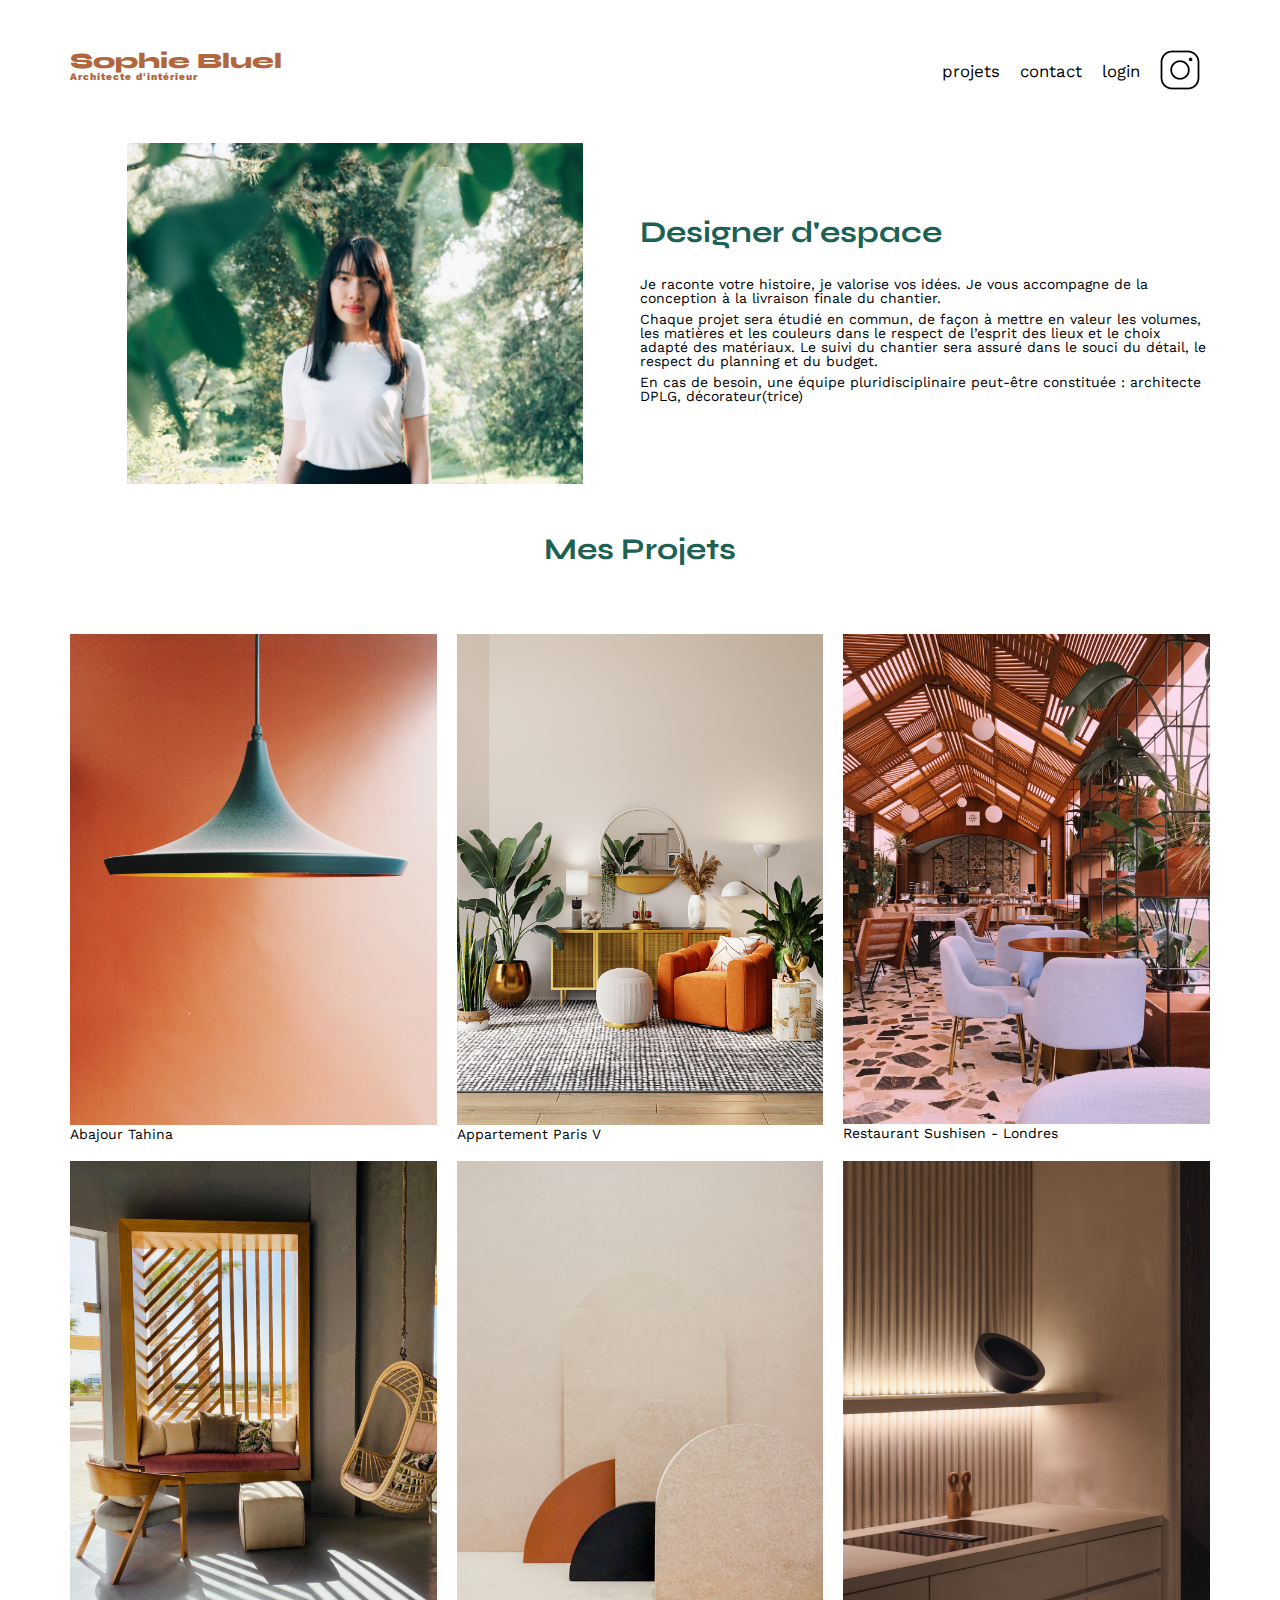
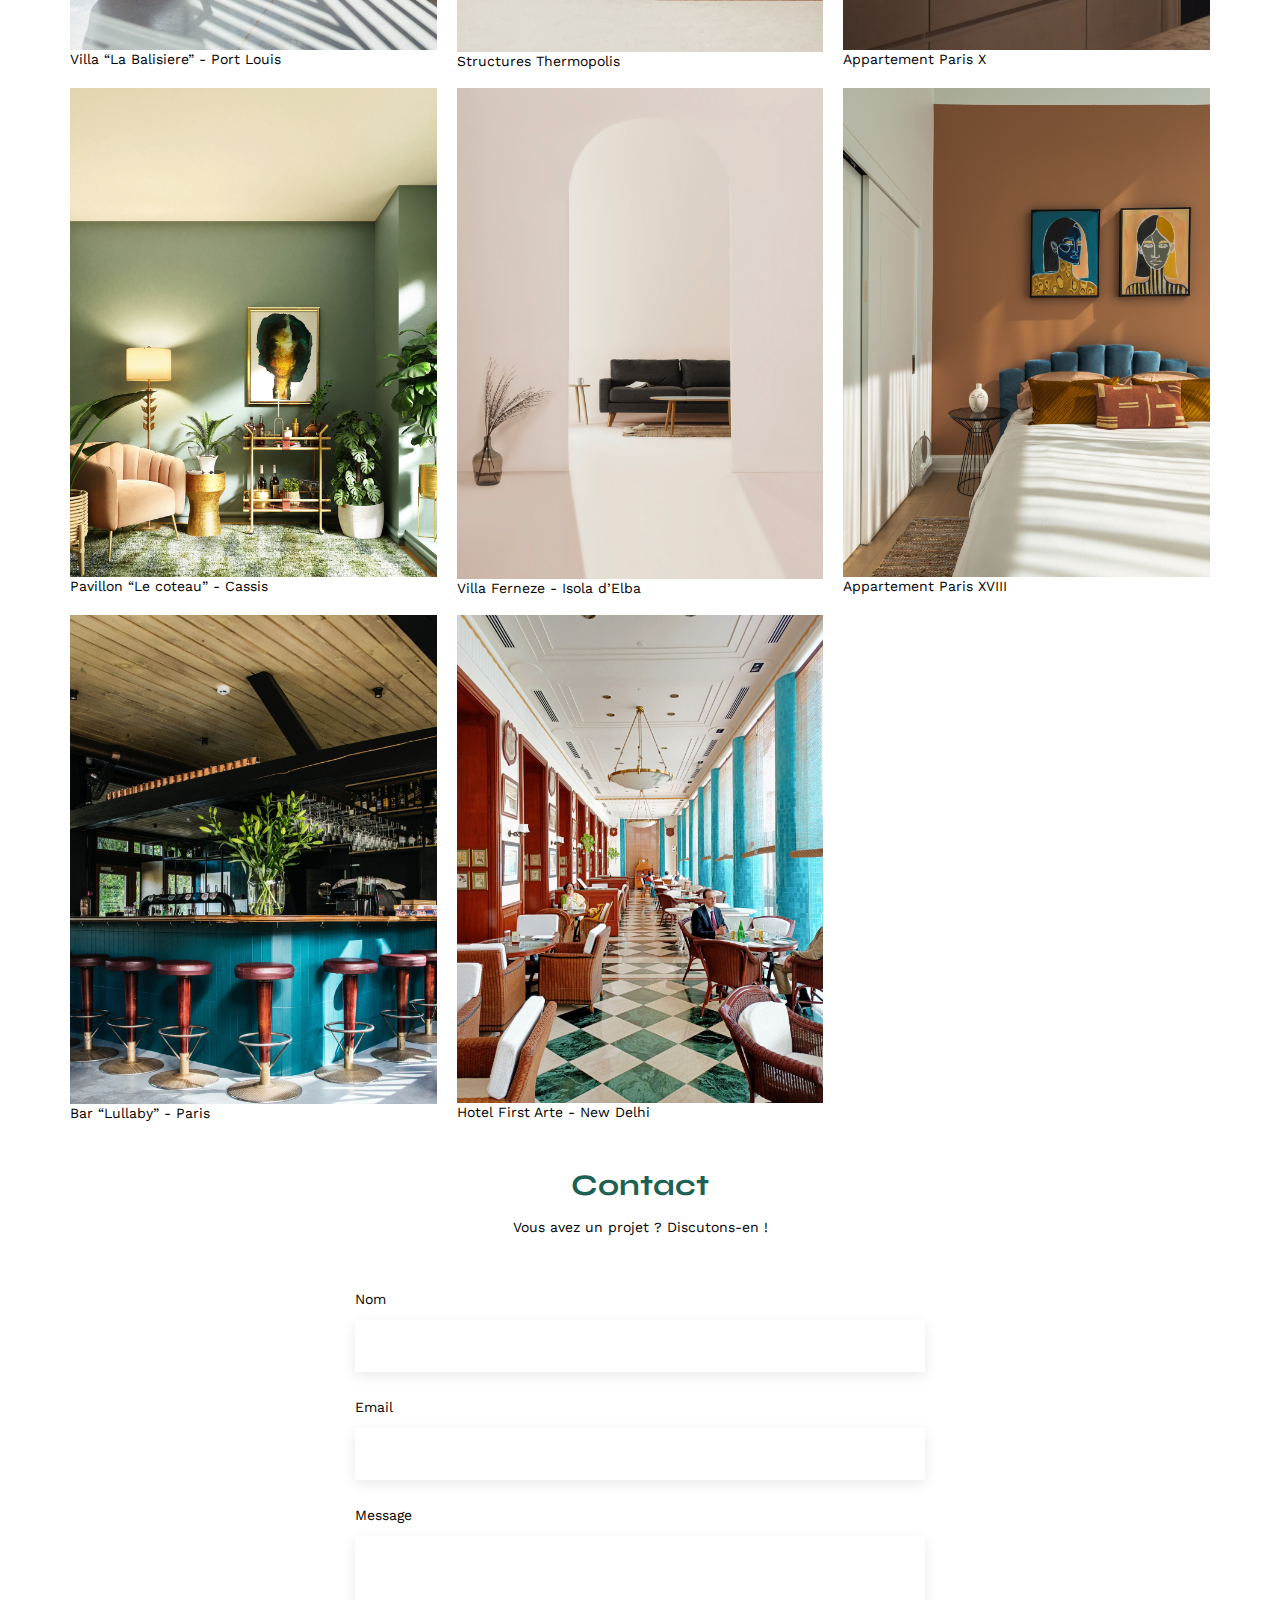
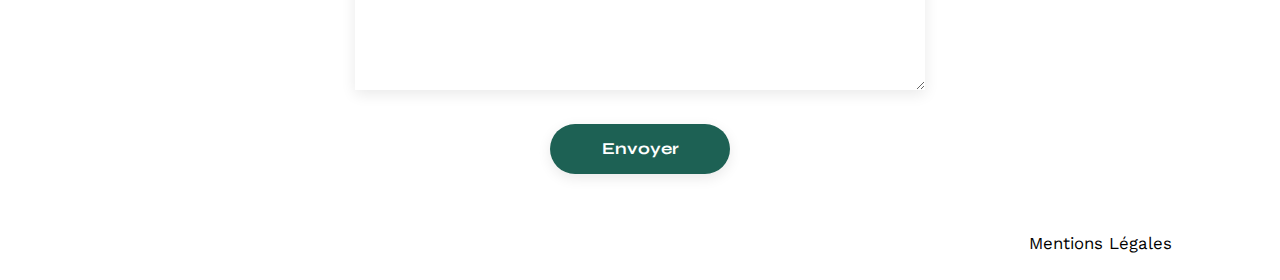
==== Portfolio-architecte-sophie-bluel-master/FrontEnd/index.html @ ca99e651 "Modification affichage d'ajout ou de suppression d'image" ====
<!DOCTYPE html>
<html lang="fr">
  <head>
    <meta charset="UTF-8" />
    <title>Sophie Bluel - Architecte d'intérieur</title>
    <meta name="viewport" content="width=device-width, initial-scale=1.0" />
    <link rel="preconnect" href="https://fonts.googleapis.com" />
    <link rel="preconnect" href="https://fonts.gstatic.com" crossorigin />
    <link
      href="https://fonts.googleapis.com/css2?family=Syne:wght@700;800&family=Work+Sans&display=swap"
      rel="stylesheet"
    />
    <meta name="description" content="" />
    <script
      src="https://kit.fontawesome.com/a15c888155.js"
      crossorigin="anonymous"
    ></script>
    <link rel="stylesheet" href="./assets/style.css" />
    <script type="module" src="scripts/galerie.js"></script>
    <script type="module" src="scripts/modale.js"></script>
  </head>
  <body>
    <div id="topBarEdit">
      <i class="fa-solid fa-pen-to-square"></i>Mode édition
    </div>
    <header>
      <h1>Sophie Bluel <span>Architecte d'intérieur</span></h1>
      <nav>
        <ul>
          <li>projets</li>
          <li>contact</li>
          <li id="login"><a href="login.html">login</a></li>
          <li id="logout"><a href="logout.html">logout</a></li>
          <li><img src="./assets/icons/instagram.png" alt="Instagram" /></li>
        </ul>
      </nav>
    </header>
    <main>
      <section id="introduction">
        <figure>
          <img src="./assets/images/sophie-bluel.png" alt="" />
        </figure>
        <article>
          <h2>Designer d'espace</h2>
          <p>
            Je raconte votre histoire, je valorise vos idées. Je vous accompagne
            de la conception à la livraison finale du chantier.
          </p>
          <p>
            Chaque projet sera étudié en commun, de façon à mettre en valeur les
            volumes, les matières et les couleurs dans le respect de l’esprit
            des lieux et le choix adapté des matériaux. Le suivi du chantier
            sera assuré dans le souci du détail, le respect du planning et du
            budget.
          </p>
          <p>
            En cas de besoin, une équipe pluridisciplinaire peut-être constituée
            : architecte DPLG, décorateur(trice)
          </p>
        </article>
      </section>
      <section id="portfolio">
        <h2>Mes Projets</h2>
        <button id="showDialog">
          <i class="fa-solid fa-pen-to-square"></i>modifier
        </button>
        <dialog id="favDialog">
          <button id="closeDialog">
            <i class="fa-solid fa-xmark"></i>
          </button>
          <h3>Galerie photo</h3>
          <div id="successAddPicture">Photo ajoutée !</div>
          <div id="successDeletePicture">Photo supprimée !</div>
          <div id="dialog-gallery" class="gallery"></div>
          <button type="button" id="addPicture">Ajouter une photo</button>
          <div id="addPictureFormContainer" class="form-container">
            <button type="button" id="backToGallery">
              <i class="fa-solid fa-arrow-left"></i>
            </button>
            <h3>Ajout photo</h3>
            <div id="imagePreviewContainer">
              <i class="fa-solid fa-image"></i>
              <button type="button" id="addPictureBtn" class="add-button">
                + Ajouter photo
              </button>
              <p class="file-info">jpg, png 4mo max</p>
            </div>
            <div id="imagePreview">
              <img id="previewImage" src="" alt="Aperçu" />
            </div>
            <input
              type="file"
              id="hidenFileInput"
              name="image"
              accept="image/*"
              style="display: none"
              required
            />
            <form id="addProjectForm">
              <label for="title">Titre</label>
              <input type="text" id="title" name="title" required />

              <label for="category">Catégorie</label>
              <select id="category" name="category" required>
                <option value="" disabled selected>" "</option>
              </select>

              <button type="submit" id="validatePicture" disabled>
                Valider
              </button>
            </form>
          </div>
        </dialog>

        <div class="gallery" id="gallery">
          <figure>
            <img src="assets/images/abajour-tahina.png" alt="Abajour Tahina" />
            <figcaption>Abajour Tahina</figcaption>
          </figure>
          <figure>
            <img
              src="assets/images/appartement-paris-v.png"
              alt="Appartement Paris V"
            />
            <figcaption>Appartement Paris V</figcaption>
          </figure>
          <figure>
            <img
              src="assets/images/restaurant-sushisen-londres.png"
              alt="Restaurant Sushisen - Londres"
            />
            <figcaption>Restaurant Sushisen - Londres</figcaption>
          </figure>
          <figure>
            <img
              src="assets/images/la-balisiere.png"
              alt="Villa “La Balisiere” - Port Louis"
            />
            <figcaption>Villa “La Balisiere” - Port Louis</figcaption>
          </figure>
          <figure>
            <img
              src="assets/images/structures-thermopolis.png"
              alt="Structures Thermopolis"
            />
            <figcaption>Structures Thermopolis</figcaption>
          </figure>
          <figure>
            <img
              src="assets/images/appartement-paris-x.png"
              alt="Appartement Paris X"
            />
            <figcaption>Appartement Paris X</figcaption>
          </figure>
          <figure>
            <img
              src="assets/images/le-coteau-cassis.png"
              alt="Pavillon “Le coteau” - Cassis"
            />
            <figcaption>Pavillon “Le coteau” - Cassis</figcaption>
          </figure>
          <figure>
            <img
              src="assets/images/villa-ferneze.png"
              alt="Villa Ferneze - Isola d’Elba"
            />
            <figcaption>Villa Ferneze - Isola d’Elba</figcaption>
          </figure>
          <figure>
            <img
              src="assets/images/appartement-paris-xviii.png"
              alt="Appartement Paris XVIII"
            />
            <figcaption>Appartement Paris XVIII</figcaption>
          </figure>
          <figure>
            <img
              src="assets/images/bar-lullaby-paris.png"
              alt="Bar “Lullaby” - Paris"
            />
            <figcaption>Bar “Lullaby” - Paris</figcaption>
          </figure>
          <figure>
            <img
              src="assets/images/hotel-first-arte-new-delhi.png"
              alt="Hotel First Arte - New Delhi"
            />
            <figcaption>Hotel First Arte - New Delhi</figcaption>
          </figure>
        </div>
      </section>
      <section id="contact">
        <h2>Contact</h2>
        <p>Vous avez un projet ? Discutons-en !</p>
        <form action="#" method="post">
          <label for="name">Nom</label>
          <input type="text" name="name" id="name" />
          <label for="email">Email</label>
          <input type="email" name="email" id="email" />
          <label for="message">Message</label>
          <textarea name="message" id="message" cols="30" rows="10"></textarea>
          <input type="submit" value="Envoyer" />
        </form>
      </section>
    </main>

    <footer>
      <nav>
        <ul>
          <li>Mentions Légales</li>
        </ul>
      </nav>
    </footer>
  </body>
</html>
---- Portfolio-architecte-sophie-bluel-master/FrontEnd/assets/style.css ----
/* http://meyerweb.com/eric/tools/css/reset/
   v2.0 | 20110126
   License: none (public domain)
*/

html,
body,
div,
span,
applet,
object,
iframe,
h1,
h2,
h3,
h4,
h5,
h6,
p,
blockquote,
pre,
a,
abbr,
acronym,
address,
big,
cite,
code,
del,
dfn,
em,
img,
ins,
kbd,
q,
s,
samp,
small,
strike,
strong,
sub,
sup,
tt,
var,
b,
u,
i,
center,
dl,
dt,
dd,
ol,
ul,
li,
fieldset,
form,
label,
legend,
table,
caption,
tbody,
tfoot,
thead,
tr,
th,
td,
article,
aside,
canvas,
details,
embed,
figure,
figcaption,
footer,
header,
hgroup,
menu,
nav,
output,
ruby,
section,
summary,
time,
mark,
audio,
video {
  margin: 0;
  padding: 0;
  border: 0;
  font-size: 100%;
  font: inherit;
  vertical-align: baseline;
}
/* HTML5 display-role reset for older browsers */
article,
aside,
details,
figcaption,
figure,
footer,
header,
hgroup,
menu,
nav,
section {
  display: block;
}
body {
  line-height: 1;
}
ol,
ul {
  list-style: none;
}
blockquote,
q {
  quotes: none;
}
blockquote:before,
blockquote:after,
q:before,
q:after {
  content: "";
  content: none;
}
table {
  border-collapse: collapse;
  border-spacing: 0;
}
/** end reset css**/
body {
  max-width: 1140px;
  margin: auto;
  font-family: "Work Sans";
  font-size: 14px;
}
header {
  display: flex;
  justify-content: space-between;
  margin: 50px 0;
}
section {
  margin: 50px 0;
}

h1 {
  display: flex;
  flex-direction: column;
  font-family: "Syne";
  font-size: 22px;
  font-weight: 800;
  color: #b1663c;
}

h1 > span {
  font-family: "Work Sans";
  font-size: 10px;
  letter-spacing: 0.1em;
}

h2 {
  font-family: "Syne";
  font-weight: 700;
  font-size: 30px;
  color: #1d6154;
}
nav ul {
  display: flex;
  align-items: center;
  list-style-type: none;
}
nav li {
  padding: 0 10px;
  font-size: 1.2em;
}

li:hover {
  color: #b1663c;
}
#introduction {
  display: flex;
  align-items: center;
}
#introduction figure {
  flex: 1;
}
#introduction img {
  display: block;
  margin: auto;
  width: 80%;
}

#introduction article {
  flex: 1;
}
#introduction h2 {
  margin-bottom: 1em;
}

#introduction p {
  margin-bottom: 0.5em;
}
#portfolio h2 {
  text-align: center;
  margin-bottom: 1em;
}
.gallery {
  width: 100%;
  display: grid;
  grid-template-columns: 1fr 1fr 1fr;
  grid-column-gap: 20px;
  grid-row-gap: 20px;
}

.gallery img {
  width: 100%;
}
#contact,
#logIn {
  width: 50%;
  margin: auto;
}
#contact > * {
  text-align: center;
}
#logIn > * {
  text-align: center;
}

#contact h2 {
  margin-bottom: 20px;
}
#contact form,
#logIn form {
  text-align: left;
  margin-top: 30px;
  display: flex;
  flex-direction: column;
}

#contact input,
#logIn input {
  height: 50px;
  font-size: 1.2em;
  border: none;
  box-shadow: 0px 4px 14px rgba(0, 0, 0, 0.09);
}
#contact label,
#logIn label {
  margin: 2em 0 1em 0;
}
#contact textarea,
#logIn textarea {
  border: none;
  box-shadow: 0px 4px 14px rgba(0, 0, 0, 0.09);
}

#logIn a {
  display: block;
  text-align: center;
  margin-top: 10px;
  text-decoration: underline;
}

input[type="submit"],
#addPicture,
#addPictureBtn {
  font-family: "Syne";
  font-weight: 700;
  color: white;
  background-color: #1d6154;
  margin: 2em auto;
  width: 180px;
  text-align: center;
  border-radius: 60px;
}

footer nav ul {
  display: flex;
  justify-content: flex-end;
  margin: 2em;
}

button {
  cursor: pointer;
}

/*Filtres galerie*/
#filters {
  display: flex;
  justify-content: center;
  padding: 20px;
}

#filters button {
  font-family: "Syne";
  font-weight: 700;
  color: #1d6154;
  background-color: white;
  margin: 0.4em;
  text-align: center;
  border-radius: 60px;
  border: 1px solid #1d6154;
  font-size: 16px;
  height: 37px;
}

#filters button.active {
  background-color: #1d6154;
  color: white;
}

/*Message d'erreur lors de la connexion si login différent de celui de Sophie Bluel*/
.error-message {
  color: red;
  text-align: center;
}

a {
  text-decoration: none;
  color: black;
}

#editButton {
  align-items: center;
  padding: 0 10px;
  font-size: 1.2em;
  text-decoration: none;
}

#logout {
  display: none;
}

#portfolio {
  position: relative;
}

/*Affichage d'une barre Mode édition en haut de l'écran lorsque l'utilisateur est connecté*/
#topBarEdit {
  display: none;
  background: black;
  color: white;
  text-align: center;
  font-size: 16px;
  padding: 1em;
}

/*Affichage de la modale*/

#showDialog {
  position: absolute;
  right: 33%;
  top: 0.4%;
  display: none;
  background: none;
  border: none;
}

#showDialog i,
#topBarEdit i {
  margin-right: 6px;
}

h3 {
  text-align: center;
  font-size: 26px;
  padding: 0em 0em 1em;
}

#closeDialog {
  position: absolute;
  top: 50px;
  right: 20px;
  background: none;
  border: none;
  font-size: 21px;
}

dialog:modal {
  width: 630px;
  height: 688px;
  border-radius: 10px;
  border: 2px solid white;
}

dialog:modal img {
  width: 50%;
  text-align: center;
}

#dialog-gallery {
  display: grid;
  grid-template-columns: repeat(5, 1fr);
  gap: 10px;
  padding: 2em;
  width: 100%;
  box-sizing: border-box;
}

figure.work img {
  width: 100%;
  height: auto;
}

.form-container form {
  text-align: left;
  display: flex;
  flex-direction: column;
}

.form-container label {
  margin: 2em 0 1em 0;
  font-weight: bold;
}

.form-container input,
.form-container select {
  height: 50px;
  font-size: 1.2em;
  border: none;
  box-shadow: 0px 4px 14px rgba(0, 0, 0, 0.09);
}

/*Affichage du bouton retour à la galerie dans la modale*/
#backToGallery {
  cursor: pointer;
  background: none;
  border: none;
  font-size: 21px;
}

/*Affichage du bouton ajouter photos*/
#addPicture:hover,
#addPictureBtn:hover {
  background-color: #144a3d;
}

#addPicture {
  display: block;
  padding: 15px;
  border: none;
}

#validatePicture:disabled {
  background-color: #a7a7a7;
  cursor: not-allowed;
  opacity: 0.6;
}

#validatePicture {
  font-family: "Syne";
  font-weight: 700;
  color: white;
  background-color: #1d6154;
  margin: 0.4em;
  text-align: center;
  border-radius: 60px;
  border: 1px solid;
  font-size: 16px;
  height: 37px;
}

/* Centrer la modale */
dialog#favDialog {
  width: 50%;
  max-width: 600px;
  padding: 20px;
  border-radius: 10px;
  border: none;
  box-shadow: 0px 4px 14px rgba(0, 0, 0, 0.2);
}

dialog#favDialog::backdrop {
  background: rgba(0, 0, 0, 0.5);
}

/* Cacher le formulaire d'ajout par défaut */
#addPictureFormContainer {
  display: none;
  padding: 2rem;
}

.dialog-header {
  width: 80%;
  height: 4px;
  background-color: #1d6154;
  margin: 0 auto 20px auto;
  border-radius: 2px;
}

/*Affichage du bouton pour supprimer les images dans la modale*/
figure.work {
  position: relative;
  display: inline-block;
  text-align: center;
}

button.deleteBtn {
  position: absolute;
  top: 2px;
  right: 2px;
  background-color: black;
  border: black;
  color: white;
  border-radius: 2px;
}

button.deleteBtn i {
  font-size: 11px;
}

.addPictureInside {
  background-color: #e8f1f6;
  text-align: center;
  padding: 1rem;
  display: flex;
  flex-direction: column;
  align-items: center;
}

.addPictureInside .fa-image {
  font-size: 5rem;
  color: #b9c5cc;
}

.file-info {
  font-size: 10px;
}

#imagePreviewContainer,
#imagePreview {
  text-align: center;
  background-color: #e8f1f6;
  padding: 1rem;
  display: flex;
  flex-direction: column;
  align-items: center;
}

#imagePreviewContainer i {
  font-size: 5rem;
  color: #b9c5cc;
}

/* Bouton pour ajouter une photo +Ajouter photo */
#imagePreviewContainer button {
  margin-top: 10px;
  padding: 12px 24px;
  background-color: #b9c5cc;
  color: white;
  font-weight: 700;
  border-radius: 60px;
  border: none;
  cursor: pointer;
}

/* Masquer l'icône, le bouton et le texte d'infos lorsqu'une image est choisie */
#imagePreview {
  display: none;
}

.message-box {
  background-color: #4caf50; /* Vert */
  color: white;
  padding: 10px;
  border-radius: 5px;
  text-align: center;
  font-weight: bold;
  margin-bottom: 10px;
  display: none; /* Caché par défaut */
}

.hidden {
  display: none;
}

#successAddPicture {
  position: fixed;
  top: 5em;
  left: 50%;
  transform: translateX(-50%);
  background-color: #3ac55a;
  padding: 10px 20px;
  border-radius: 5px;
  font-size: 24px;
  display: none;
  z-index: 1000;
}

#successDeletePicture {
  position: fixed;
  top: 5em;
  left: 50%;
  transform: translateX(-50%);
  background-color: #000000;
  color: white;
  padding: 10px 20px;
  border-radius: 5px;
  font-size: 24px;
  display: none;
  z-index: 1000;
}
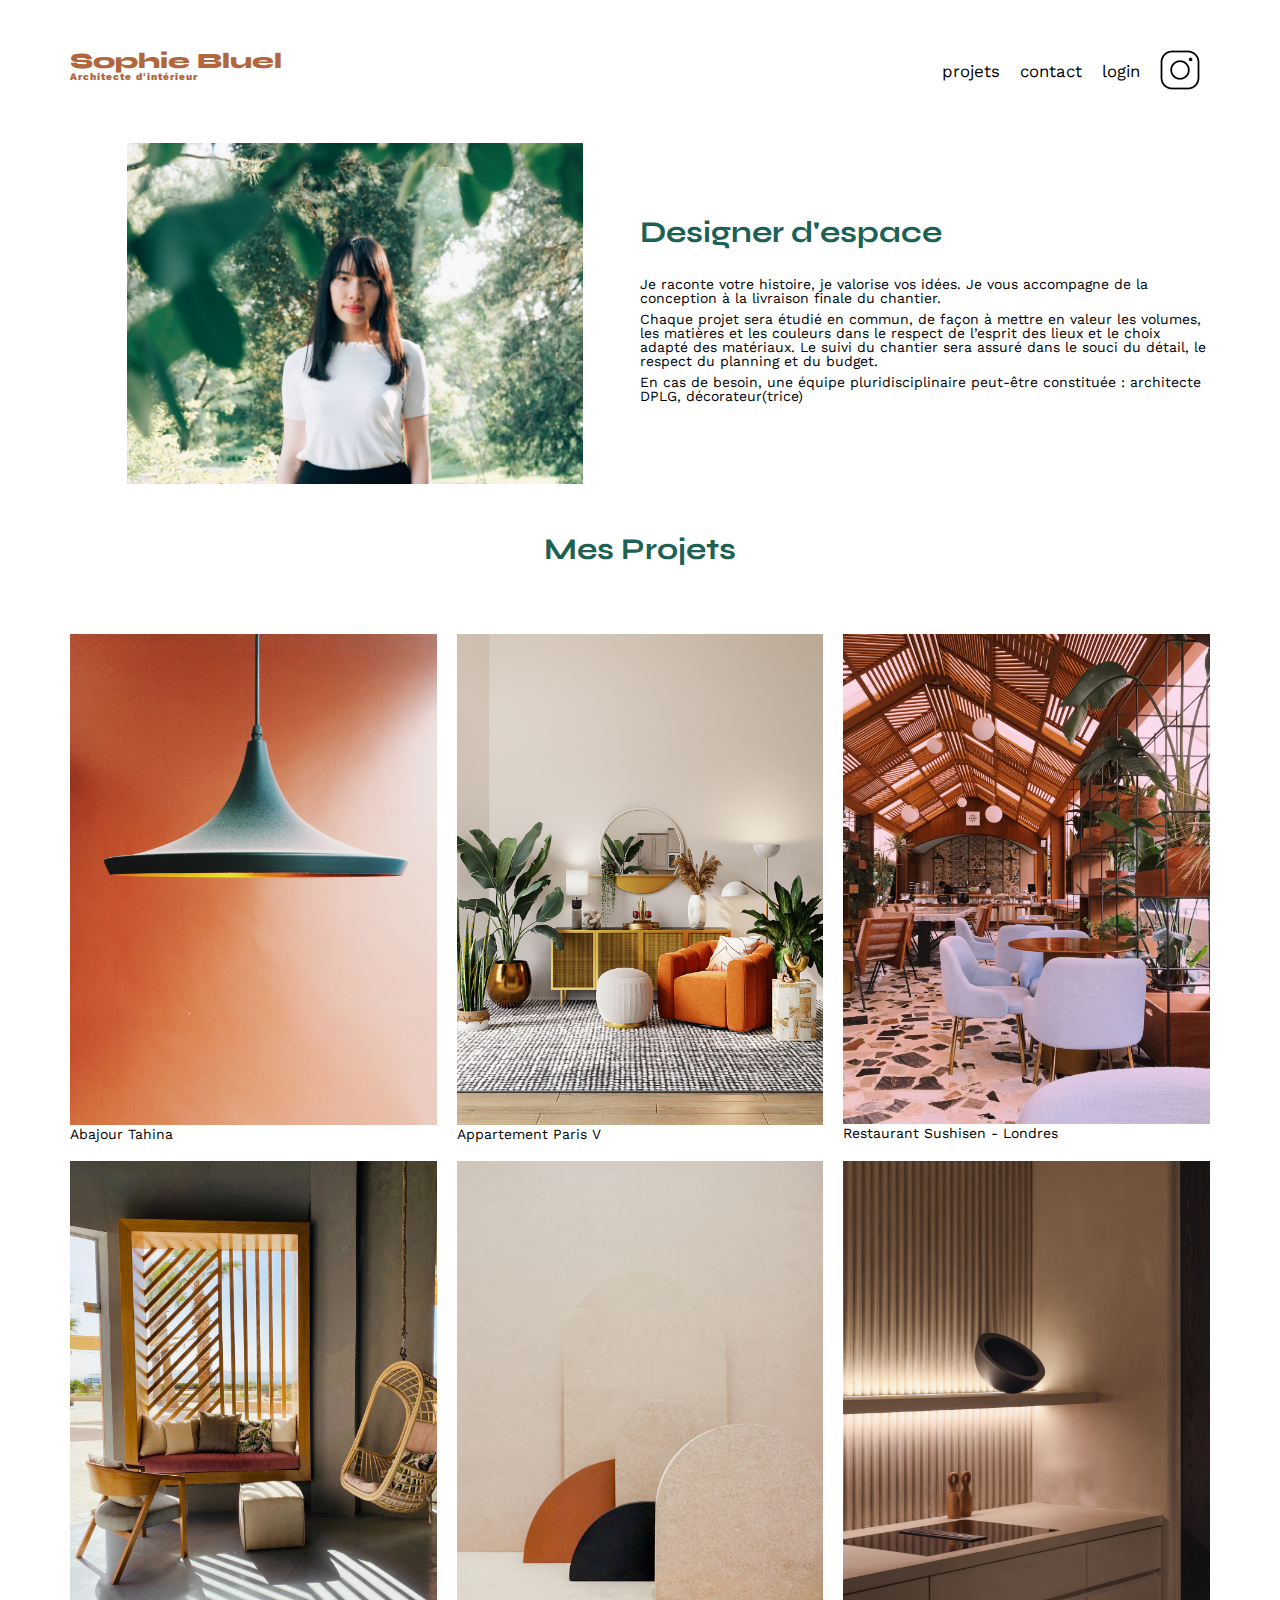
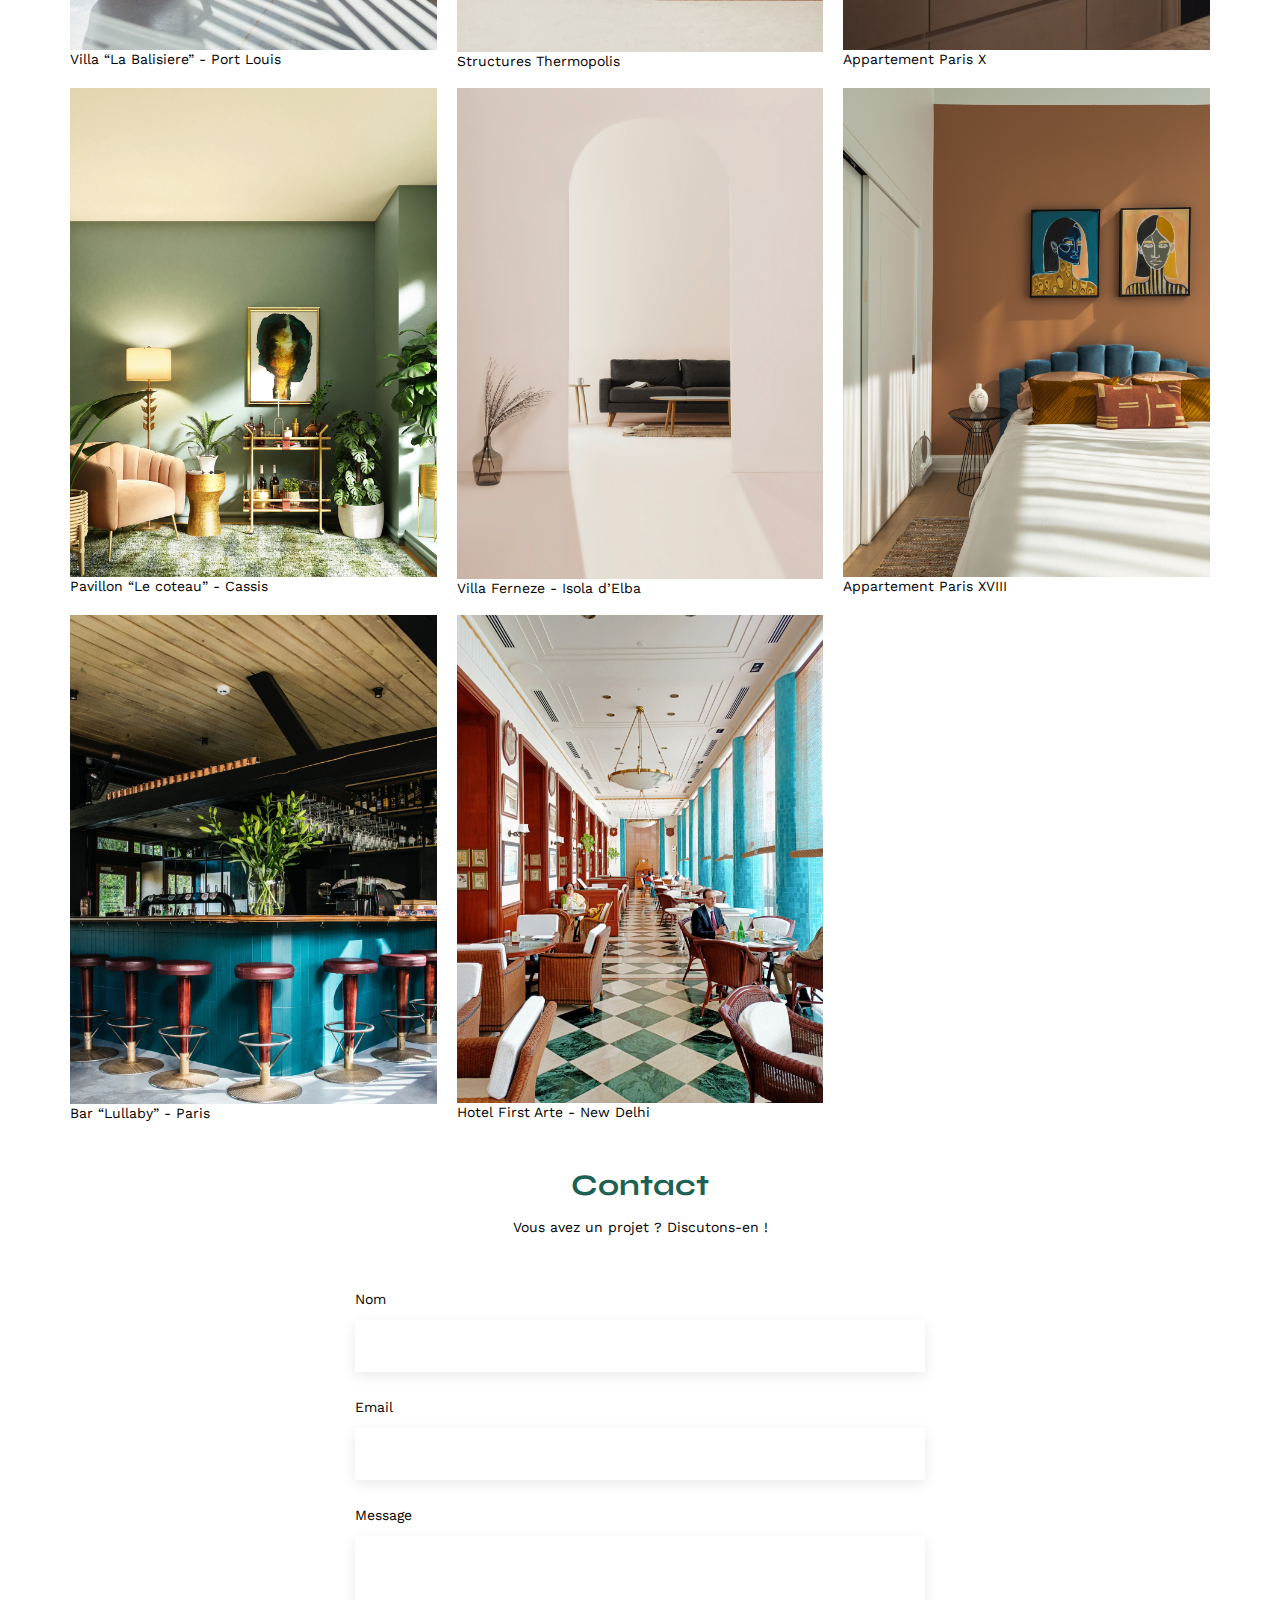
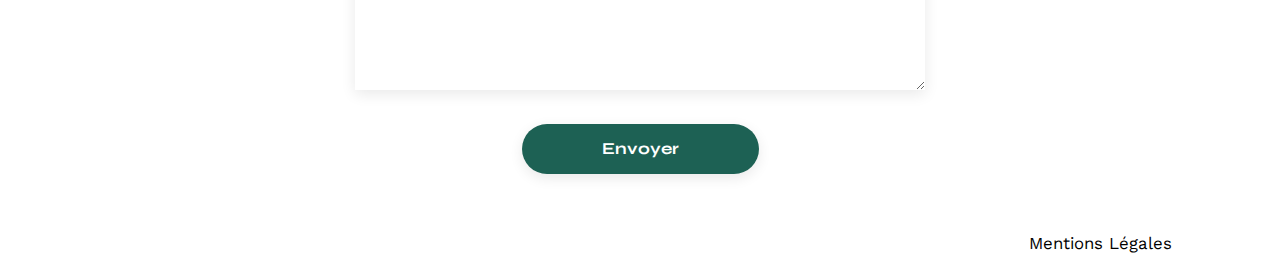
==== commit 8ac868aa: "Modification affichage modale" ====
--- a/Portfolio-architecte-sophie-bluel-master/FrontEnd/index.html
+++ b/Portfolio-architecte-sophie-bluel-master/FrontEnd/index.html
@@ -72,6 +72,7 @@
           <div id="successAddPicture">Photo ajoutée !</div>
           <div id="successDeletePicture">Photo supprimée !</div>
           <div id="dialog-gallery" class="gallery"></div>
+          <div id="greyBar"></div>
           <button type="button" id="addPicture">Ajouter une photo</button>
           <div id="addPictureFormContainer" class="form-container">
             <button type="button" id="backToGallery">
@@ -104,7 +105,7 @@
               <select id="category" name="category" required>
                 <option value="" disabled selected>" "</option>
               </select>
-
+              <div id="greyBarValidate"></div>
               <button type="submit" id="validatePicture" disabled>
                 Valider
               </button>
--- a/Portfolio-architecte-sophie-bluel-master/FrontEnd/assets/style.css
+++ b/Portfolio-architecte-sophie-bluel-master/FrontEnd/assets/style.css
@@ -215,6 +215,10 @@
 .gallery img {
   width: 100%;
 }
+#gallery img {
+  min-height: 488px;
+  object-fit: cover;
+}
 #contact,
 #logIn {
   width: 50%;
@@ -245,6 +249,7 @@
   border: none;
   box-shadow: 0px 4px 14px rgba(0, 0, 0, 0.09);
 }
+
 #contact label,
 #logIn label {
   margin: 2em 0 1em 0;
@@ -270,9 +275,11 @@
   color: white;
   background-color: #1d6154;
   margin: 2em auto;
-  width: 180px;
+  width: 237px;
   text-align: center;
   border-radius: 60px;
+  font-size: 14px;
+  cursor: pointer;
 }
 
 footer nav ul {
@@ -365,13 +372,12 @@
 h3 {
   text-align: center;
   font-size: 26px;
-  padding: 0em 0em 1em;
+  padding: 2em 0em 1em;
 }
 
 #closeDialog {
   position: absolute;
-  top: 50px;
-  right: 20px;
+  right: 32px;
   background: none;
   border: none;
   font-size: 21px;
@@ -385,14 +391,14 @@
 }
 
 dialog:modal img {
-  width: 50%;
-  text-align: center;
+  width: 129px;
+  text-align: center;
+  max-height: 193px;
 }
 
 #dialog-gallery {
   display: grid;
   grid-template-columns: repeat(5, 1fr);
-  gap: 10px;
   padding: 2em;
   width: 100%;
   box-sizing: border-box;
@@ -428,6 +434,8 @@
   background: none;
   border: none;
   font-size: 21px;
+  position: absolute;
+  left: 32px;
 }
 
 /*Affichage du bouton ajouter photos*/
@@ -445,7 +453,6 @@
 #validatePicture:disabled {
   background-color: #a7a7a7;
   cursor: not-allowed;
-  opacity: 0.6;
 }
 
 #validatePicture {
@@ -458,7 +465,10 @@
   border-radius: 60px;
   border: 1px solid;
   font-size: 16px;
-  height: 37px;
+  padding: 15px;
+  width: 237px;
+  margin: 4em auto;
+  font-size: 14px;
 }
 
 /* Centrer la modale */
@@ -478,7 +488,7 @@
 /* Cacher le formulaire d'ajout par défaut */
 #addPictureFormContainer {
   display: none;
-  padding: 2rem;
+  padding: 0rem 4rem;
 }
 
 .dialog-header {
@@ -536,6 +546,7 @@
   display: flex;
   flex-direction: column;
   align-items: center;
+  max-height: 169px;
 }
 
 #imagePreviewContainer i {
@@ -585,7 +596,6 @@
   border-radius: 5px;
   font-size: 24px;
   display: none;
-  z-index: 1000;
 }
 
 #successDeletePicture {
@@ -599,5 +609,23 @@
   border-radius: 5px;
   font-size: 24px;
   display: none;
-  z-index: 1000;
-}
+}
+
+#greyBar {
+  height: 1px;
+  background-color: #b3b3b3;
+  width: 28%;
+  position: fixed;
+  left: 50%;
+  transform: translate(-50%, -50%);
+}
+
+#greyBarValidate {
+  height: 1px;
+  background-color: #b3b3b3;
+  width: 28%;
+  position: fixed;
+  left: 50%;
+  transform: translate(-50%, -50%);
+  bottom: 32%;
+}
